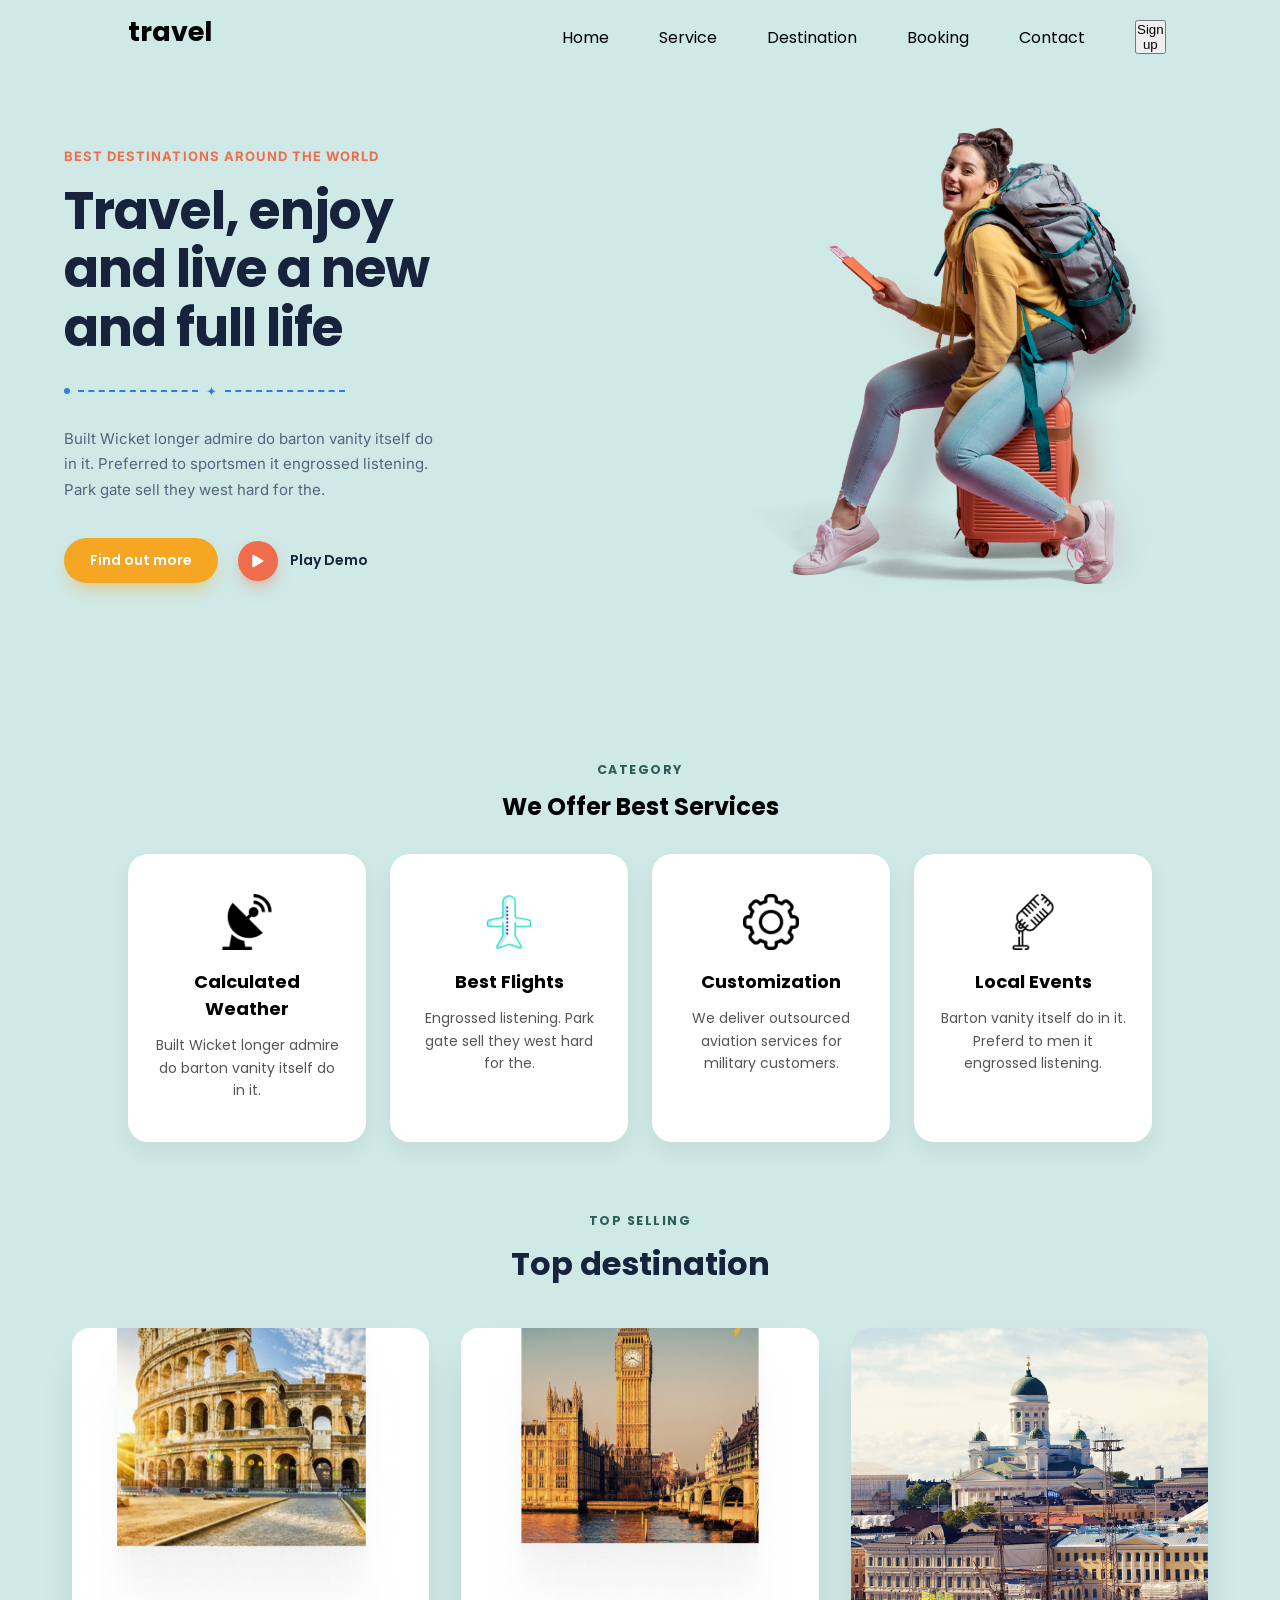
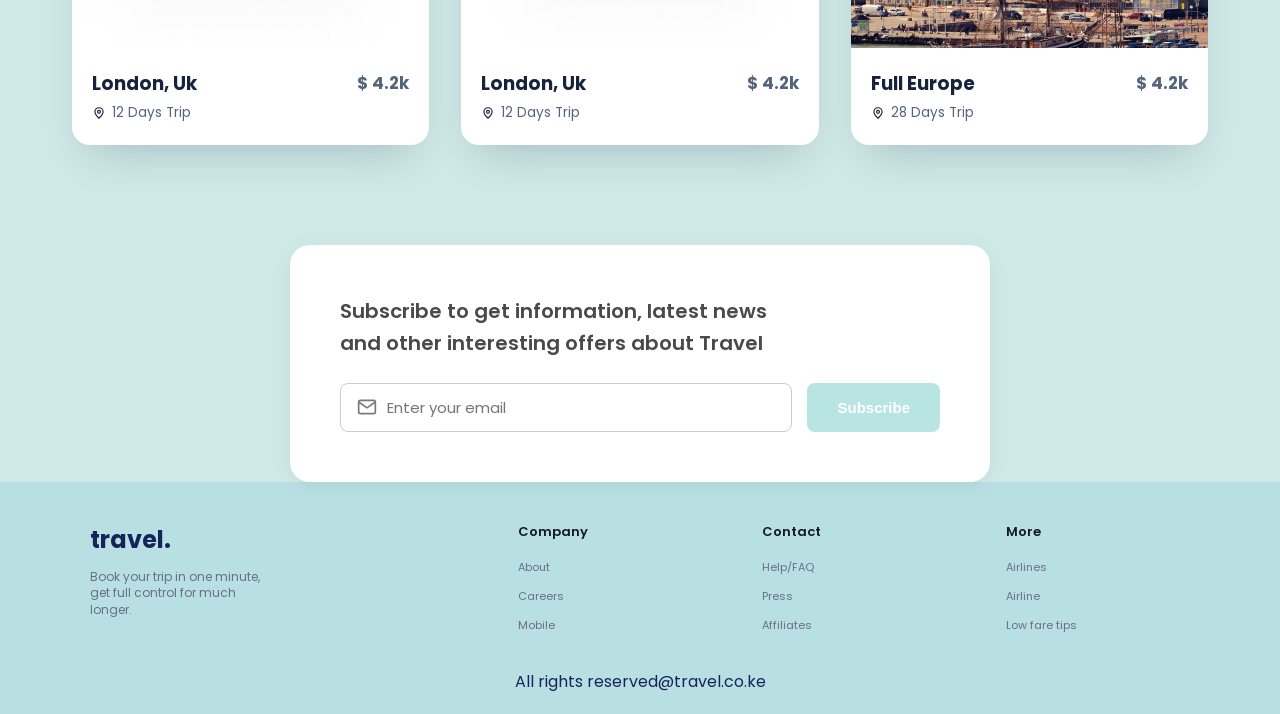
==== landingPage.html @ 881d85c8 "Merge branch 'main' of github.com:achebevelma-glitch/cohort-8_travel_repo" ====
<!doctype html>
<html lang="en">

<head>
  <meta charset="UTF-8" />
  <meta name="viewport" content="width=device-width, initial-scale=1.0" />
  <title>Travel — Landing Page</title>
  <link rel="preconnect" href="https://fonts.googleapis.com" />
  <link rel="preconnect" href="https://fonts.gstatic.com" crossorigin />
  <link
    href="https://fonts.googleapis.com/css2?family=Poppins:wght@400;500;600;700;800&family=Inter:wght@400;500;600&display=swap"
    rel="stylesheet" />
  <link rel="stylesheet" href="css/style.css" />
</head>

<body>
  <div class="container">
    <nav class="navbar">
      <!-- Navbar section maintained by the navbar contributor. -->
      <div class="logo">
        <h2>travel</h2>
      </div>
      <ul>
        <li><a href="loginPage.html">Home</a></li>
        <li><a href="#services">Service</a></li>
        <li><a href="#destinations">Destination</a></li>
        <li><a href="#bookings">Booking</a></li>
        <li><a href="#contacts">Contact</a></li>
      </ul>
      <button class="btn">Sign up</button>
    </nav>
  </div>
  <section class="hero wrap">
    <div class="hero-copy">
      <p class="eyebrow">Best destinations around the world</p>
      <h1>Travel, enjoy<br />and live a new<br />and full life</h1>
      <div class="hero-divider" aria-hidden="true">
        <span class="dot"></span><span class="line"></span><span class="cross">✦</span><span class="line"></span>
      </div>
      <p class="hero-text">
        Built Wicket longer admire do barton vanity itself do in it. Preferred
        to sportsmen it engrossed listening. Park gate sell they west hard for
        the.
      </p>
      <div class="hero-actions">
        <button class="btn btn-primary" id="findOutMore" type="button">
          Find out more
        </button>
        <button class="play-demo" id="playDemo" type="button">
          <span class="play-icon" aria-hidden="true"><svg width="12" height="14" viewBox="0 0 12 14" fill="none" xmlns="http://www.w3.org/2000/svg">
              <path d="M11 6.13a1 1 0 0 1 0 1.74L1.75 13.2A1 1 0 0 1 .25 12.33V1.67a1 1 0 0 1 1.5-.87L11 6.13Z" fill="white" />
            </svg></span>Play Demo
        </button>
      </div>
    </div>
    <div class="hero-media">
      <img src="assets/headerImage.png" alt="Lady carrying a travel bag" />
    </div>
  </section>

  <section class="services" id="services">
    <p class="section-tag">CATEGORY</p>
    <h2>We Offer Best Services</h2>
    <div class="services-grid" id="servicesGrid"></div>
  </section>

  <!-- destination section -->
  <div class="destination">

    <h3>TOP SELLING</h3>
    <h2>Top destination</h2>
  </div>
  <section id="destinations" class="destinations"></section>

  <!-- subscription page -->
  <section class="subscribe-section">
    <div class="subscribe-card">
      <h2 class="subscribe-heading">
          Subscribe to get information, latest news and other
          interesting offers about Travel
        </h2>
        <form class="subscribe-form">
          <div class="input-wrapper">
            <svg class="mail-icon" xmlns="http://www.w3.org/2000/svg" viewBox="0 0 24 24" width="20" height="20" fill="none" stroke="currentColor" stroke-width="2">
              <rect x="2" y="4" width="20" height="16" rx="2"></rect>
              <path d="m2 6 10 7 10-7"></path>
            </svg>
            <input type="email" class="email-input" placeholder="Enter your email" required>
          </div>
          <button type="submit" class="btn subscribe-btn">Subscribe</button>
        </form>
      </div>
    </section>
          
      
    <footer class="site-footer">
      <div class="footer-container">
        <div class="footer-brand">
          <h2>travel.</h2>

          <p>Book your trip in one minute, get full control for much longer.</p>
        </div>

        <div class="footer-column">
          <h3>Company</h3>

          <a href="#">About</a>
          <a href="#">Careers</a>
          <a href="#">Mobile</a>
        </div>

        <div class="footer-column">
          <h3>Contact</h3>

          <a href="#">Help/FAQ</a>
          <a href="#">Press</a>
          <a href="#">Affiliates</a>
        </div>

        <div class="footer-column">
          <h3>More</h3>

          <a href="#">Airlines</a>
          <a href="#">Airline</a>
          <a href="#">Low fare tips</a>
        </div>
      </div>

      <div class="footer-bottom">
        <p>All rights reserved@travel.co.ke</p>
      </div>
    </footer>

    <script src="js/cardRenderer.js"></script>
    <script src="js/services.js"></script>
    <script src="js/destination.js"></script>
</body>

</html>
---- css/style.css ----
* {
  margin: 0;
  padding: 0;
  box-sizing: border-box;
}

:root {
  --bg: #cfe9e7;
  --navy: #17233d;
  --navy-soft: #55647d;
  --coral: #ef6c4d;
  --gold: #f5a623;
  --line: #2f7de1;
  --white: #ffffff;
  --radius-pill: 999px;
  --wrap: 1200px;
}

/* Centering utility used by sections that opt into the page wrap */
.wrap {
  max-width: var(--wrap);
  width: 90vw;
  margin: 0 auto;
  padding: 0 20px;
}

body {
  width: 100%;
  min-height: 100vh;
  height: auto;
  background: var(--bg);
  font-family: "Poppins";
}

.container {
  margin-top: 1em;
  width: 80vw;
  margin: 0 auto;
}

.navbar {
  display: flex;
  gap: 50px;
  justify-content: space-between;
  align-items: center;
}

.navbar ul {
  display: flex;
  gap: 50px;
  list-style: none;
  padding-left: 300px;
  margin-top: 20px;
}

.navbar a {
  text-decoration: none;
  color: #000;
}

.logo {
  font-size: 18px;
  padding-top: 10px;
}

.btn {
  width: 100px;
  margin-top: 20px;
}

/* ---------- Hero ---------- */
.hero-wrap{
  
}
.hero {
  display: grid;
  grid-template-columns: 1fr 1fr;
  align-items: center;
  gap: 40px;
  padding: 72px 0 96px;
  position: relative;
  font-family: "Inter", system-ui, sans-serif;
}

.eyebrow {
  color: var(--coral);
  font-weight: 700;
  font-size: 13px;
  letter-spacing: 0.08em;
  text-transform: uppercase;
  margin: 0 0 18px;
}

.hero-copy h1 {
  font-size: 52px;
  line-height: 1.12;
  font-weight: 700;
  letter-spacing: -0.02em;
  margin: 0;
  color: var(--navy);
  font-family: "Poppins", "Inter", sans-serif;
}

.hero-divider {
  display: flex;
  align-items: center;
  gap: 8px;
  margin: 28px 0;
  color: var(--line);
}

.hero-divider .dot {
  width: 6px;
  height: 6px;
  border-radius: 50%;
  background: var(--line);
  flex-shrink: 0;
}

.hero-divider .line {
  flex: 1;
  max-width: 120px;
  height: 0;
  border-top: 2px dashed var(--line);
}

.hero-divider .cross {
  font-size: 13px;
  line-height: 1;
}

.hero-text {
  max-width: 380px;
  font-size: 15px;
  line-height: 1.7;
  color: var(--navy-soft);
  margin: 0 0 36px;
}

.hero-actions {
  display: flex;
  align-items: center;
  gap: 20px;
}

.play-demo {
  display: flex;
  align-items: center;
  gap: 12px;
  background: none;
  border: none;
  cursor: pointer;
  font-size: 14px;
  font-weight: 600;
  color: var(--navy);
  font-family: "Poppins", "Inter", sans-serif;
}

.play-icon {
  width: 40px;
  height: 40px;
  border-radius: 50%;
  background: var(--coral);
  display: flex;
  align-items: center;
  justify-content: center;
  box-shadow: 0 8px 18px -6px rgba(239, 108, 77, 0.7);
}

.hero .btn {
  width: auto;
  margin-top: 0;
  border: none;
  border-radius: var(--radius-pill);
  cursor: pointer;
  font-family: "Poppins", "Inter", sans-serif;
  font-size: 14px;
  font-weight: 600;
  padding: 12px 26px;
}

.hero .btn-primary {
  background: var(--gold);
  box-shadow: 0 10px 20px -8px rgba(245, 166, 35, 0.65);
  color: var(--white);
}

.hero .btn-primary:hover {
  background: #e39510;
}

.play-demo:hover .play-icon {
  background: #e2593b;
}

.hero-media {
  position: relative;
  display: flex;
  justify-content: center;
  align-items: center;
}

.hero-media img {
  width: 100%;
  max-width: 480px;
  height: auto;
  display: block;
}

.modal {
  position: fixed;
  inset: 0;
  background: rgba(23, 35, 61, 0.55);
  display: flex;
  align-items: center;
  justify-content: center;
  z-index: 50;
}

.modal[hidden] {
  display: none;
}

.modal-card {
  position: relative;
  background: var(--white);
  border-radius: 16px;
  padding: 48px 56px;
  font-family: "Inter", sans-serif;
  color: var(--navy);
}

.modal-close {
  position: absolute;
  top: 12px;
  right: 16px;
  background: none;
  border: none;
  font-size: 22px;
  cursor: pointer;
  color: var(--navy-soft);
}

@media (max-width: 900px) {
  .hero {
    grid-template-columns: 1fr;
    padding-top: 48px;
    text-align: left;
  }

  .hero-media {
    order: -1;
    margin-bottom: 8px;
  }

  .hero-copy h1 {
    font-size: 40px;
  }

  .destinations {
    grid-template-columns: 1fr;
    max-width: 90vw;
  }
}

@media (max-width: 760px) {
  .main-nav {
    position: absolute;
    top: 100%;
    left: 0;
    right: 0;
    background: var(--bg);
    flex-direction: column;
    gap: 0;
    padding: 8px 32px 20px;
    display: none;
  }

  .main-nav.open {
    display: flex;
  }

  .main-nav a {
    padding: 10px 0;
    border-bottom: 1px solid rgba(23, 35, 61, 0.08);
  }

  .site-header {
    position: relative;
  }

  .nav-toggle {
    display: flex;
  }

  .header-actions .btn-outline {
    display: none;
  }

  .hero-copy h1 {
    font-size: 34px;
  }
}

@media (max-width: 480px) {

  .hero {
    padding-left: 0;
    padding-right: 0;
  }
}

/* Footer Styles */
.site-footer {
  background-color: #b8dfe1;
  color: #17245b;
  padding: 40px 7% 20px;
}

.footer-container {
  max-width: 1200px;
  margin: 0 auto;

  display: grid;
  grid-template-columns: 2fr 1fr 1fr 1fr;
  gap: 60px;
}

.footer-brand h2 {
  font-size: 24px;
  font-weight: 700;
  margin-bottom: 12px;
}

.footer-brand p {
  max-width: 190px;
  font-size: 12px;
  line-height: 1.4;
  color: #66708a;
}

.footer-column {
  display: flex;
  flex-direction: column;
  gap: 12px;
}

.footer-column h3 {
  font-size: 13px;
  font-weight: 600;
  margin-bottom: 5px;
  color: #111827;
}

.footer-column a {
  font-size: 11px;
  color: #66708a;
  text-decoration: none;
}

.footer-column a:hover {
  color: #17245b;
}

.footer-bottom {
  text-align: center;
  margin-top: 35px;
}

.footer-botom p {
  font-size: 9px;
  color: #66708a;
}

.services {
  margin-bottom: 30px;
  margin-top: 60px;
  text-align: center;
}

.section-tag {
  font-size: 0.78rem;
  font-weight: 700;
  letter-spacing: 0.12em;
  color: #2e5c59;
  margin-bottom: 10px;
}

.services-grid {
  display: grid;
  grid-template-columns: repeat(4, 1fr);
  gap: 24px;
  margin-top: 30px;
  max-width: 80vw;
  margin-left: auto;
  margin-right: auto;
}

.service-card {
  background: white;
  border-radius: 20px;
  padding: 40px 24px;
  text-align: center;
  box-shadow: 0 10px 25px rgba(0, 0, 0, 0.06);
}

.service-icon {
  width: 56px;
  height: 56px;
  margin: 0 auto 18px;
  display: block;
  object-fit: contain;
}

.service-card h3 {
  font-size: 18px;
  font-weight: 700;
  margin-bottom: 12px;
}

.service-card p {
  font-size: 14px;
  color: #555;
  line-height: 1.6;
}

/*Subcription Page*/
.subscribe-section {
  display: flex;
  justify-content: center;
  margin-top: 100px;
}

.subscribe-card {
  background: #fff;
  border-radius: 20px;
  padding: 50px;
  width: 100%;
  max-width: 700px;
  box-shadow: 0 4px 20px rgba(0, 0, 0, 0.05);
}

.subscribe-heading {
  font-size: 20px;
  font-weight: 600;
  color: #4a4a4a;
  line-height: 1.6;
  max-width: 460px;
  margin-bottom: 24px;
}

.subscribe-form {
  display: flex;
  gap: 15px;
}

.input-wrapper {
  display: flex;
  align-items: center;
  gap: 10px;
  flex: 2;
  border: 1px solid #ccc;
  border-radius: 8px;
  padding: 12px 16px;
}

.mail-icon {
  color: #7a7a7a;
  flex-shrink: 0;
}

.email-input {
  border: none;
  outline: none;
  width: 100%;
  font-size: 15px;
  font-family: inherit;
}

.subscribe-btn {
  width: auto;
  padding: 12px 30px;
  margin-top: 0;
  background: #b8e4e1;
  color: #fff;
  border: none;
  border-radius: 8px;
  font-weight: 600;
  cursor: pointer;
  font-size: 15px;
}

.subscribe-btn:hover {
  background: #9fd6d2;
}

/* ---------- Destination heading ---------- */
.destination {
  text-align: center;
  margin-top: 70px;
}

.destination h3 {
  font-size: 0.78rem;
  font-weight: 700;
  letter-spacing: 0.12em;
  color: #2e5c59;
  margin-bottom: 10px;
  text-transform: uppercase;
}

.destination h2 {
  font-size: 2rem;
  font-weight: 700;
  color: var(--navy);
  font-family: "Poppins", "Inter", sans-serif;
}

/* ---------- Destination cards ---------- */
.destinations {
  display: grid;
  grid-template-columns: repeat(3, 1fr);
  gap: 32px;
  max-width: var(--wrap);
  margin: 40px auto 100px;
  padding: 0 32px;
}

.card {
  border-radius: 18px;
  overflow: hidden;
  background: #fff;
  box-shadow: 0 20px 40px -18px rgba(23, 35, 61, 0.25);
  transition: transform 0.2s ease;
}

.card:hover {
  transform: translateY(-5px);
}

.card-image {
  width: 100%;
  height: 320px;
  object-fit: cover;
  display: block;
}

.card-body {
  padding: 22px 20px 6px;
  display: flex;
  justify-content: space-between;
  align-items: flex-start;
}

.card-location {
  margin: 0;
  font-size: 1.15rem;
  font-weight: 700;
  color: var(--navy);
  font-family: "Poppins", "Inter", sans-serif;
}

.card-price {
  margin: 0;
  font-size: 1.05rem;
  font-weight: 700;
  color: var(--navy-soft);
}

.card-trip {
  display: flex;
  align-items: center;
  gap: 6px;
  width: auto;
  padding: 0 20px 22px;
  font-size: 0.85rem;
  color: var(--navy-soft);
  text-align: left;
}

.card-trip .pin-icon {
  flex-shrink: 0;
  color: var(--navy);
}
html{
  scroll-behavior: smooth;
}
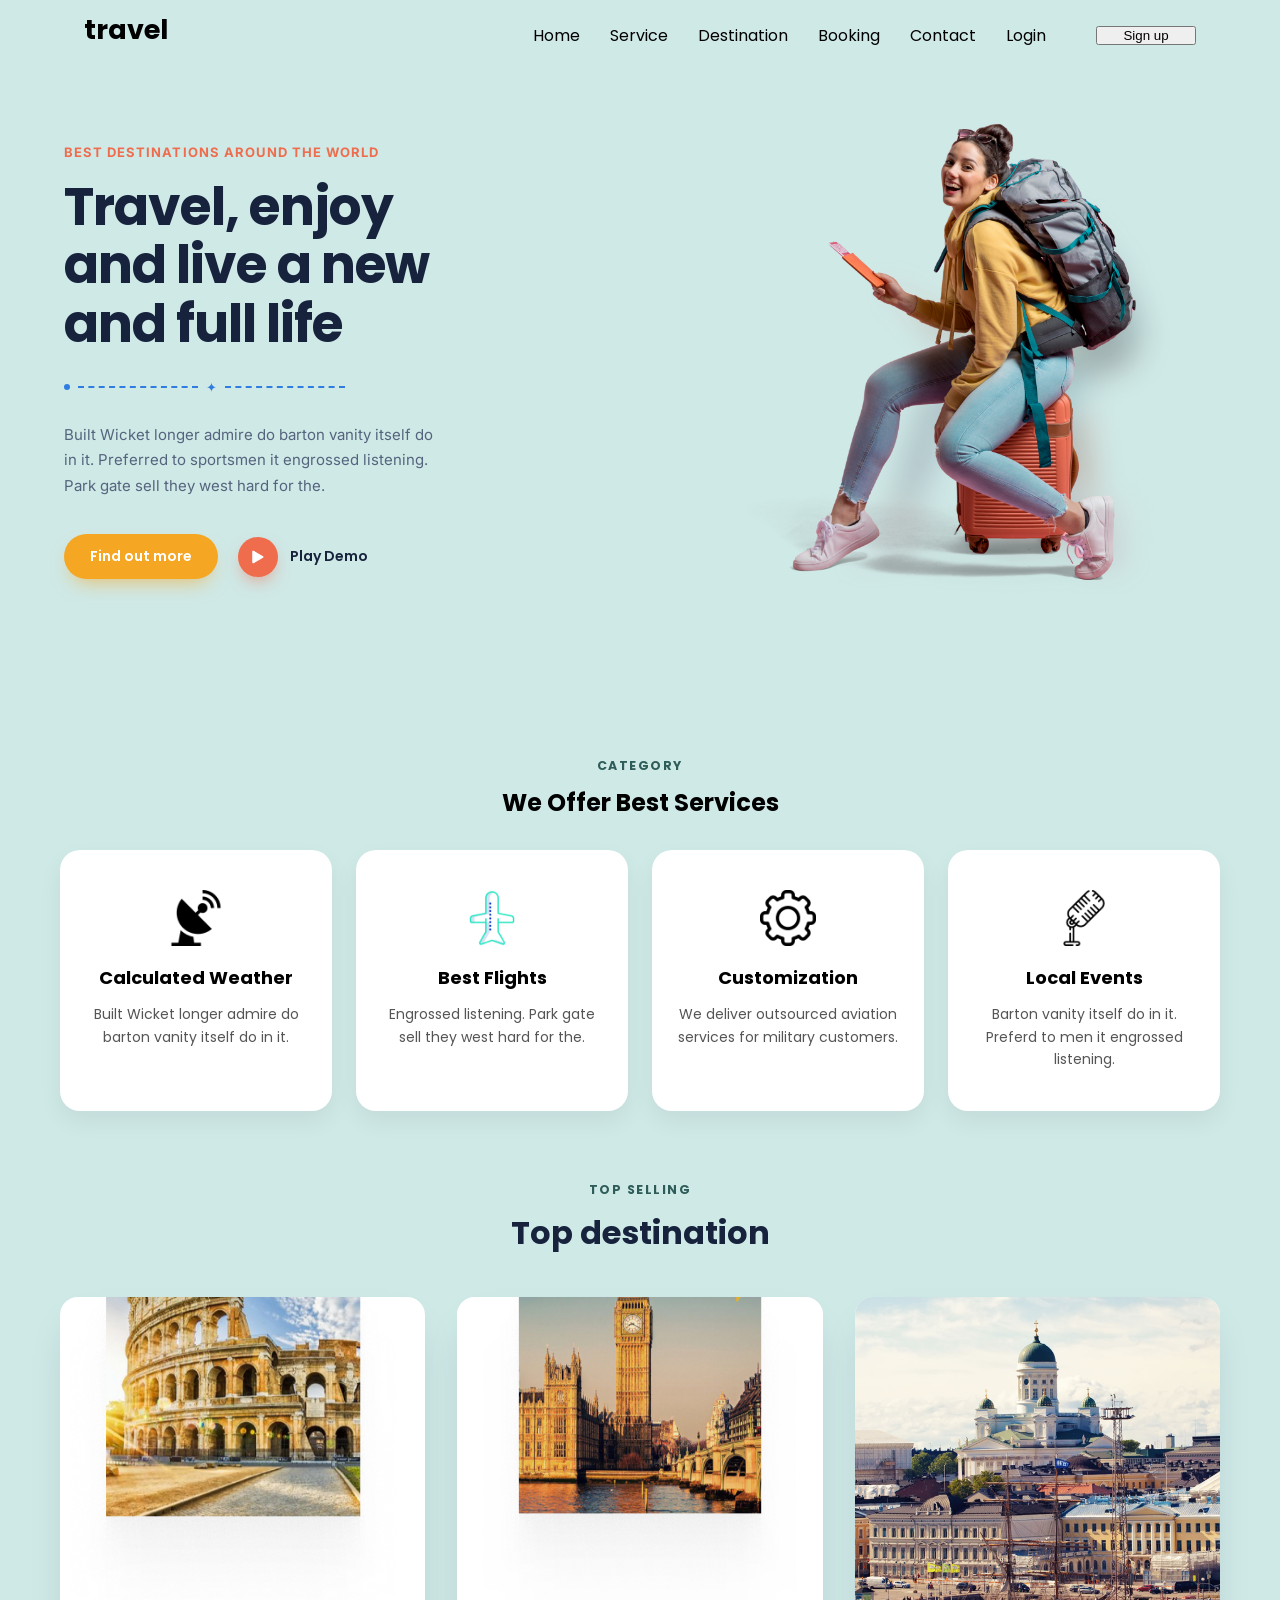
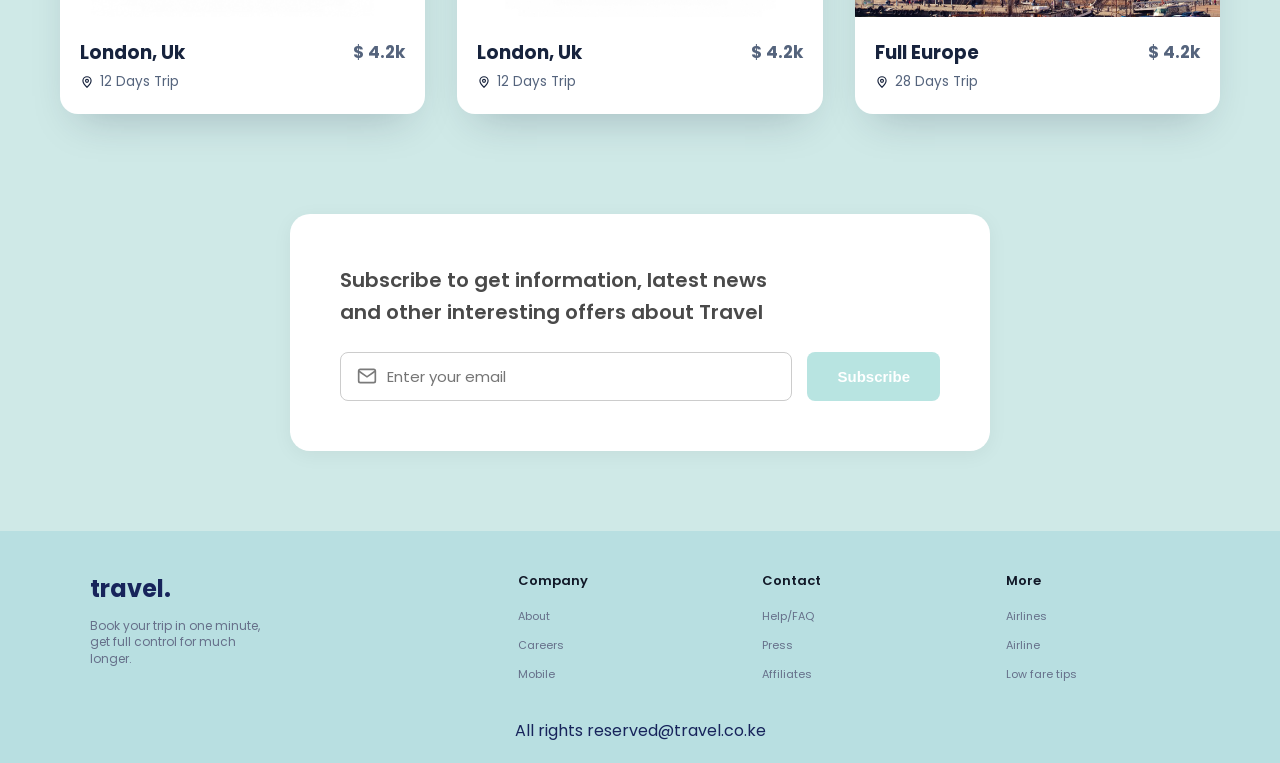
==== commit 53d67055: "Feature:Made changes to the hero section && subscribe section" ====
--- a/landingPage.html
+++ b/landingPage.html
@@ -21,11 +21,12 @@
         <h2>travel</h2>
       </div>
       <ul>
-        <li><a href="loginPage.html">Home</a></li>
+        <li><a href="landingPage.html">Home</a></li>
         <li><a href="#services">Service</a></li>
         <li><a href="#destinations">Destination</a></li>
         <li><a href="#bookings">Booking</a></li>
         <li><a href="#contacts">Contact</a></li>
+        <li><a href="login.html">Login</a></li>
       </ul>
       <button class="btn">Sign up</button>
     </nav>
@@ -65,7 +66,7 @@
   </section>
 
   <!-- destination section -->
-  <div class="destination">
+  <div class="destination wrap">
 
     <h3>TOP SELLING</h3>
     <h2>Top destination</h2>
@@ -78,21 +79,21 @@
       <h2 class="subscribe-heading">
           Subscribe to get information, latest news and other
           interesting offers about Travel
-        </h2>
-        <form class="subscribe-form">
-          <div class="input-wrapper">
-            <svg class="mail-icon" xmlns="http://www.w3.org/2000/svg" viewBox="0 0 24 24" width="20" height="20" fill="none" stroke="currentColor" stroke-width="2">
-              <rect x="2" y="4" width="20" height="16" rx="2"></rect>
-              <path d="m2 6 10 7 10-7"></path>
-            </svg>
-            <input type="email" class="email-input" placeholder="Enter your email" required>
-          </div>
-          <button type="submit" class="btn subscribe-btn">Subscribe</button>
-        </form>
-      </div>
+      </h2>
+      <form class="subscribe-form">
+        <div class="input-wrapper">
+          <svg class="mail-icon" xmlns="http://www.w3.org/2000/svg" viewBox="0 0 24 24" width="20" height="20"
+            fill="none" stroke="currentColor" stroke-width="2">
+            <rect x="2" y="4" width="20" height="16" rx="2"></rect>
+            <path d="m2 6 10 7 10-7"></path>
+          </svg>
+            <input id="subscribeEmail" type="email" class="email-input" placeholder="Enter your email" aria-label="Email address" required>
+        </div>
+        <button type="submit" class="btn subscribe-btn">Subscribe</button>
+      </form>
+    </div>
     </section>
-          
-      
+
     <footer class="site-footer">
       <div class="footer-container">
         <div class="footer-brand">
--- a/css/style.css
+++ b/css/style.css
@@ -33,9 +33,13 @@
 }
 
 .container {
+  /* Use the same centering as the `.wrap` utility so sections align
+     (logo, hero and other wrapped sections share the same left edge) */
   margin-top: 1em;
-  width: 80vw;
+  max-width: var(--wrap);
+  width: 90vw;
   margin: 0 auto;
+  padding: 0 20px;
 }
 
 .navbar {
@@ -47,9 +51,10 @@
 
 .navbar ul {
   display: flex;
-  gap: 50px;
+  gap: 30px;
   list-style: none;
-  padding-left: 300px;
+  margin-left: auto; /* push nav items to the right while keeping logo at the wrap's left */
+  padding-left: 0;
   margin-top: 20px;
 }
 
@@ -391,9 +396,11 @@
   grid-template-columns: repeat(4, 1fr);
   gap: 24px;
   margin-top: 30px;
-  max-width: 80vw;
+  /* Align services grid with the page wrap so it lines up with the logo/hero */
+  max-width: var(--wrap);
   margin-left: auto;
   margin-right: auto;
+  padding: 0 20px;
 }
 
 .service-card {
@@ -429,6 +436,8 @@
   display: flex;
   justify-content: center;
   margin-top: 100px;
+  /* space between subscribe and footer */
+  margin-bottom: 80px;
 }
 
 .subscribe-card {
@@ -523,7 +532,8 @@
   gap: 32px;
   max-width: var(--wrap);
   margin: 40px auto 100px;
-  padding: 0 32px;
+  /* keep horizontal padding consistent with other wrapped sections */
+  padding: 0 20px;
 }
 
 .card {
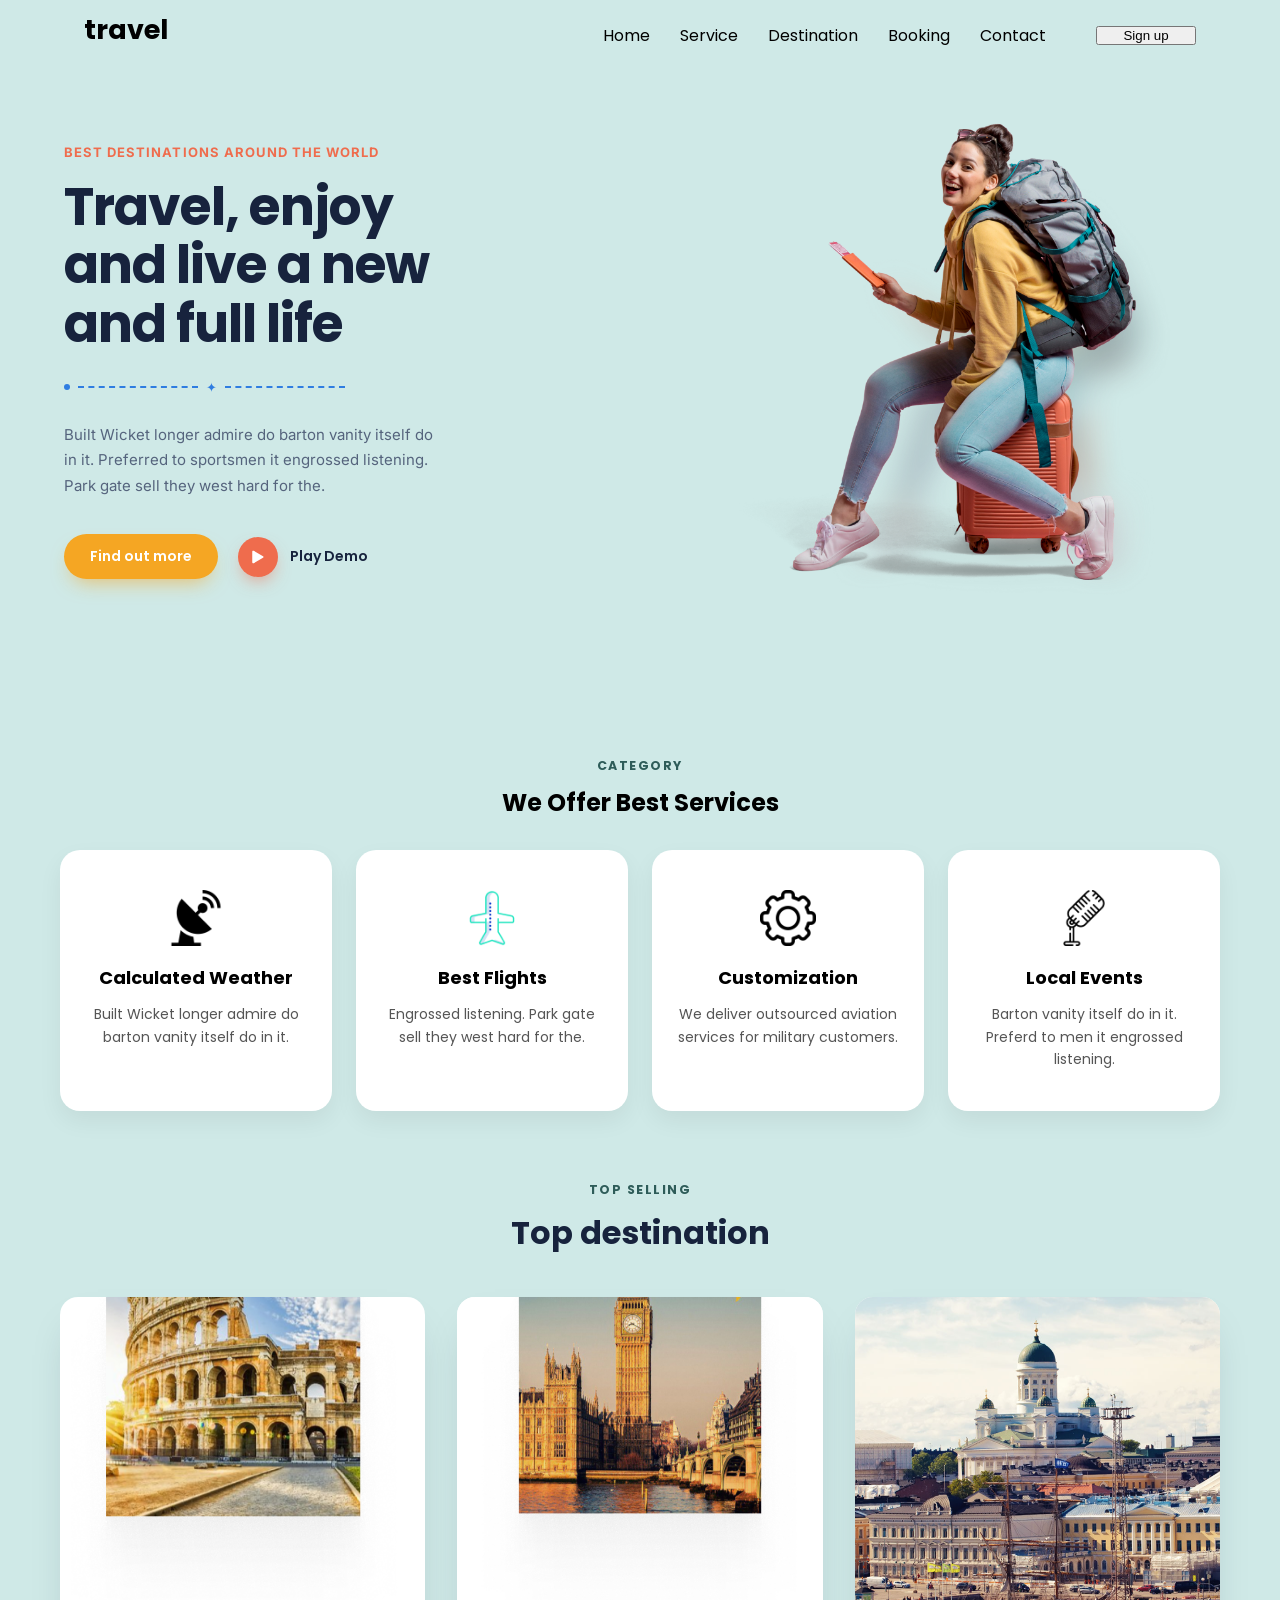
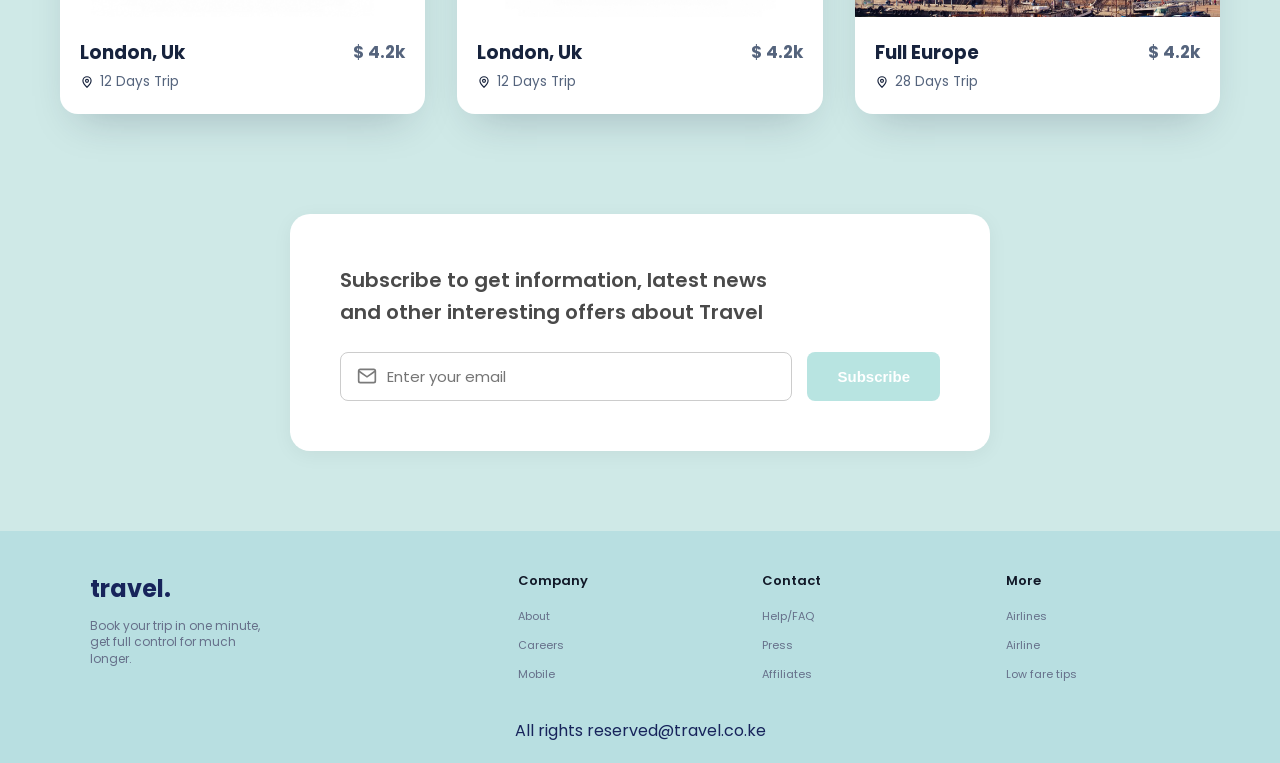
==== commit d16fbecb: "Ft:Referenced the navbar links to the sections" ====
--- a/landingPage.html
+++ b/landingPage.html
@@ -21,12 +21,11 @@
         <h2>travel</h2>
       </div>
       <ul>
-        <li><a href="landingPage.html">Home</a></li>
+        <li><a href="login.html">Home</a></li>
         <li><a href="#services">Service</a></li>
         <li><a href="#destinations">Destination</a></li>
         <li><a href="#bookings">Booking</a></li>
         <li><a href="#contacts">Contact</a></li>
-        <li><a href="login.html">Login</a></li>
       </ul>
       <button class="btn">Sign up</button>
     </nav>
@@ -74,7 +73,7 @@
   <section id="destinations" class="destinations"></section>
 
   <!-- subscription page -->
-  <section class="subscribe-section">
+  <section class="subscribe-section" id="bookings">
     <div class="subscribe-card">
       <h2 class="subscribe-heading">
           Subscribe to get information, latest news and other
@@ -94,7 +93,7 @@
     </div>
     </section>
 
-    <footer class="site-footer">
+    <footer class="site-footer" id="contacts">
       <div class="footer-container">
         <div class="footer-brand">
           <h2>travel.</h2>
